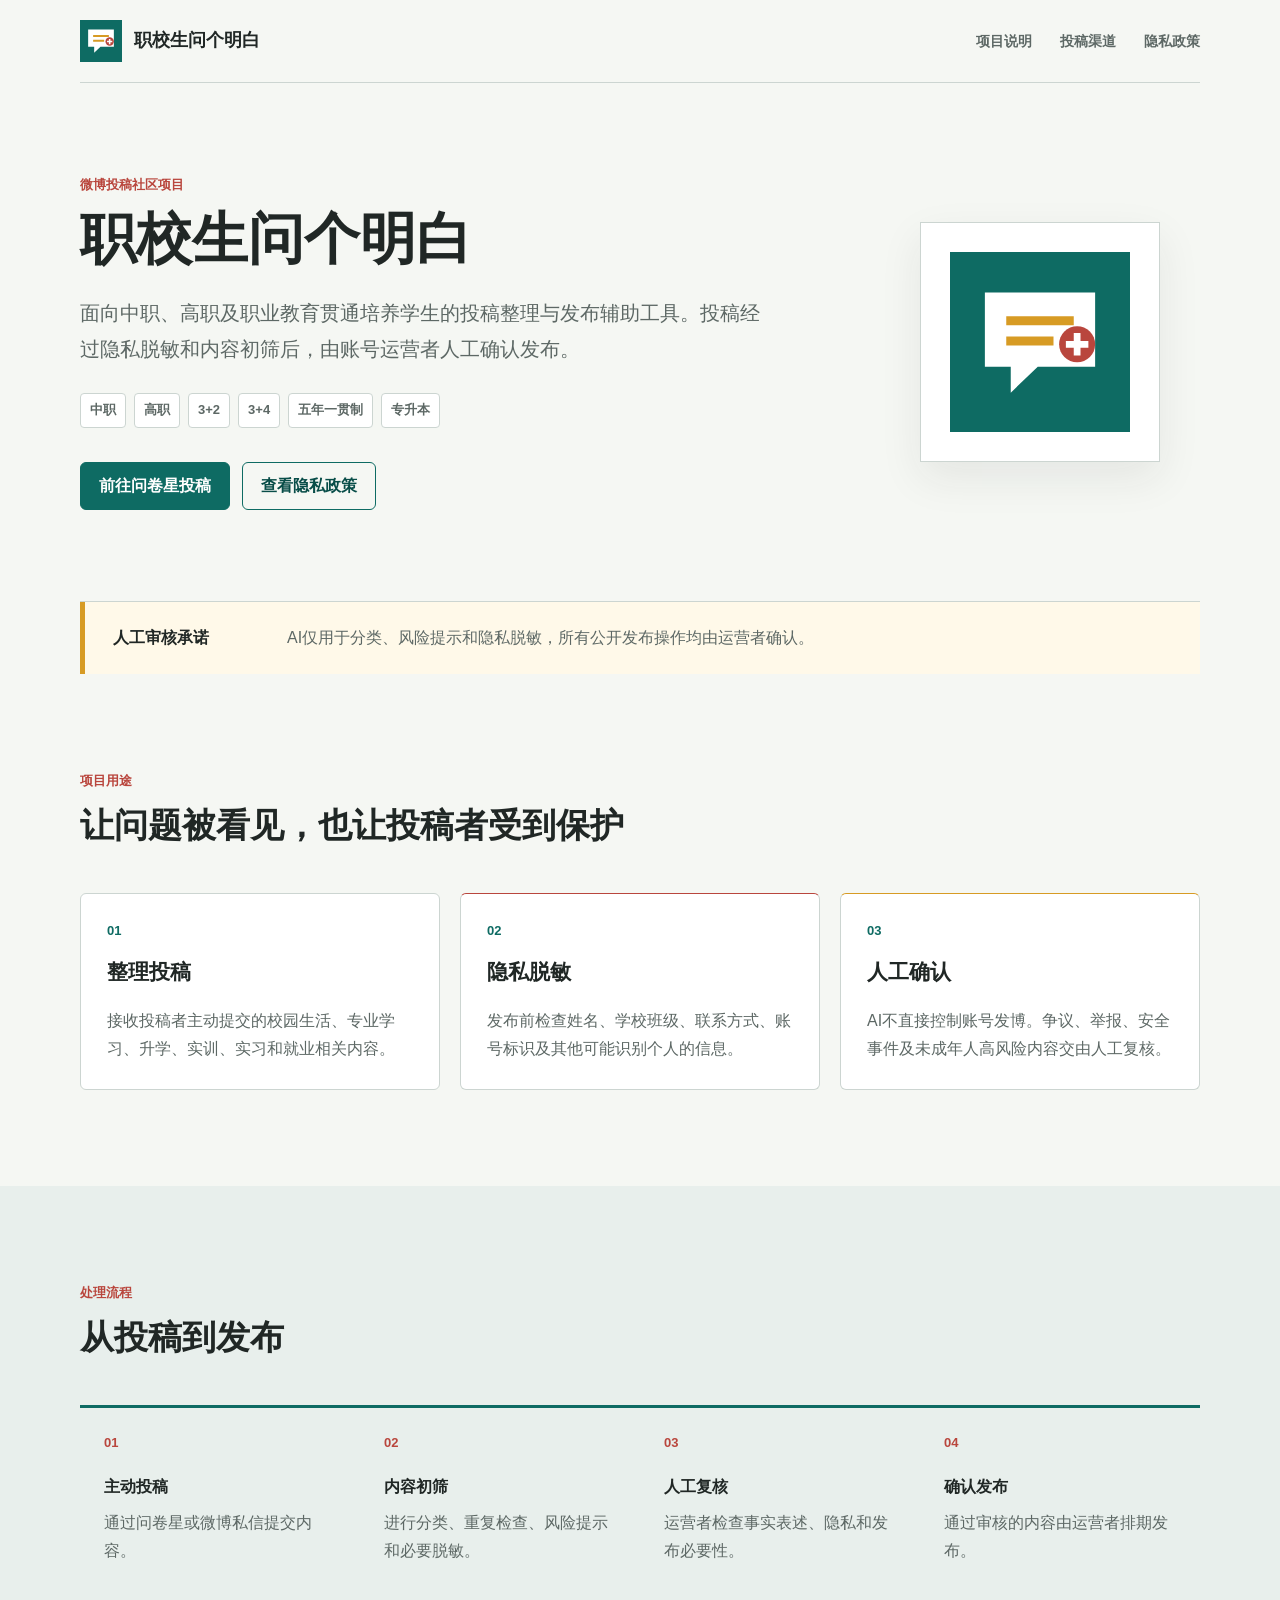
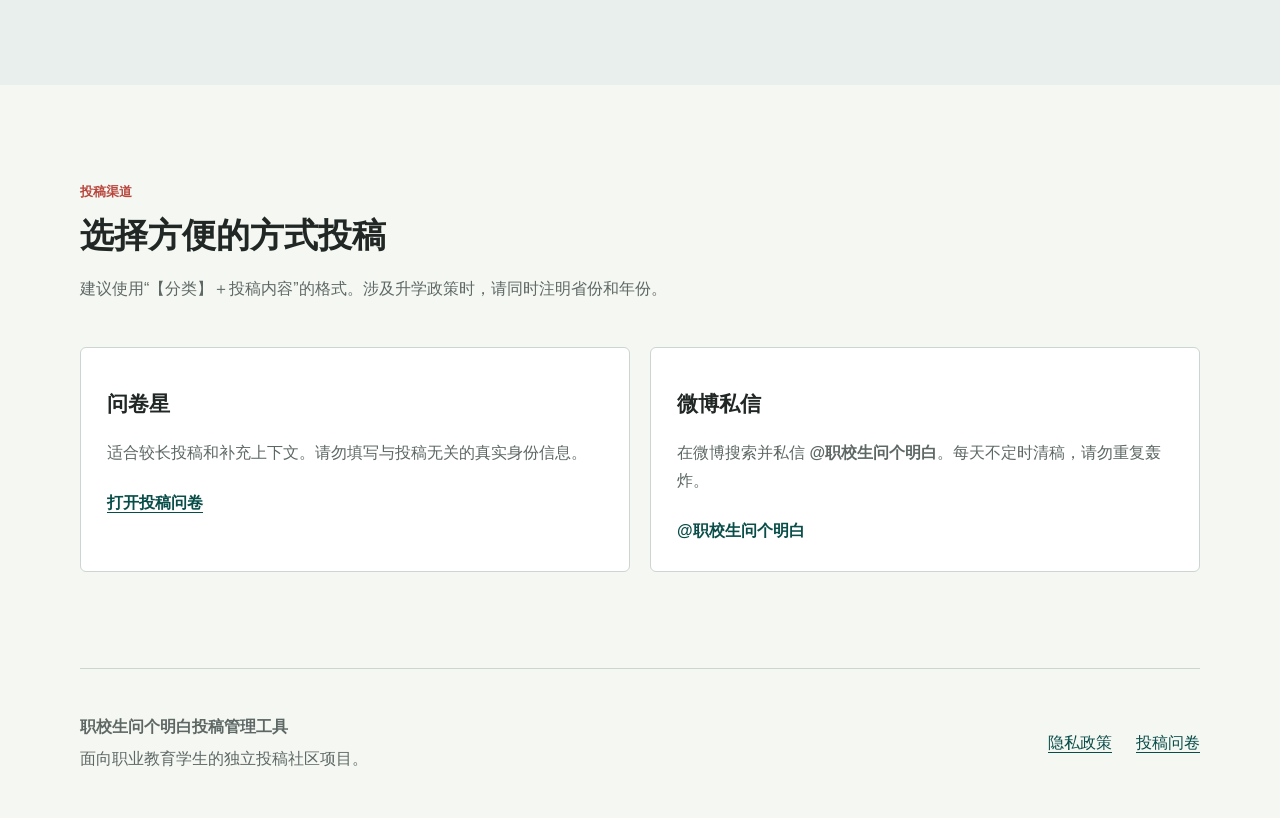
==== index.html @ e026d963 "Create project information site" ====
<!doctype html>
<html lang="zh-CN">
<head>
  <meta charset="utf-8">
  <meta name="viewport" content="width=device-width, initial-scale=1">
  <meta name="description" content="职校生问个明白投稿管理工具项目说明，面向中职、高职及职业教育贯通培养相关投稿。">
  <meta name="theme-color" content="#0e6b63">
  <link rel="canonical" href="https://abagaelx.github.io/zhixiaosheng-bot/">
  <title>职校生问个明白投稿管理工具</title>
  <link rel="icon" href="assets/mark.svg" type="image/svg+xml">
  <link rel="stylesheet" href="styles.css">
</head>
<body>
  <header class="site-header">
    <a class="brand" href="index.html" aria-label="职校生问个明白首页">
      <img src="assets/mark.svg" alt="" width="42" height="42">
      <span>职校生问个明白</span>
    </a>
    <nav aria-label="主要导航">
      <a href="#about">项目说明</a>
      <a href="#submit">投稿渠道</a>
      <a href="privacy.html">隐私政策</a>
    </nav>
  </header>

  <main>
    <section class="hero" aria-labelledby="page-title">
      <div class="hero-copy">
        <p class="eyebrow">微博投稿社区项目</p>
        <h1 id="page-title">职校生问个明白</h1>
        <p class="lead">面向中职、高职及职业教育贯通培养学生的投稿整理与发布辅助工具。投稿经过隐私脱敏和内容初筛后，由账号运营者人工确认发布。</p>
        <div class="topic-list" aria-label="服务范围">
          <span>中职</span>
          <span>高职</span>
          <span>3+2</span>
          <span>3+4</span>
          <span>五年一贯制</span>
          <span>专升本</span>
        </div>
        <div class="actions">
          <a class="button primary" href="https://v.wjx.cn/vm/QZHc0Cf.aspx" rel="noopener noreferrer">前往问卷星投稿</a>
          <a class="button secondary" href="privacy.html">查看隐私政策</a>
        </div>
      </div>
      <div class="hero-mark" aria-hidden="true">
        <img src="assets/mark.svg" alt="" width="180" height="180">
      </div>
    </section>

    <div class="review-notice" role="note">
      <strong>人工审核承诺</strong>
      <span>AI仅用于分类、风险提示和隐私脱敏，所有公开发布操作均由运营者确认。</span>
    </div>

    <section class="content-section" id="about" aria-labelledby="about-title">
      <div class="section-heading">
        <p class="eyebrow">项目用途</p>
        <h2 id="about-title">让问题被看见，也让投稿者受到保护</h2>
      </div>
      <div class="feature-grid">
        <article>
          <p class="feature-index">01</p>
          <h3>整理投稿</h3>
          <p>接收投稿者主动提交的校园生活、专业学习、升学、实训、实习和就业相关内容。</p>
        </article>
        <article>
          <p class="feature-index">02</p>
          <h3>隐私脱敏</h3>
          <p>发布前检查姓名、学校班级、联系方式、账号标识及其他可能识别个人的信息。</p>
        </article>
        <article>
          <p class="feature-index">03</p>
          <h3>人工确认</h3>
          <p>AI不直接控制账号发博。争议、举报、安全事件及未成年人高风险内容交由人工复核。</p>
        </article>
      </div>
    </section>

    <section class="process-section" aria-labelledby="process-title">
      <div class="section-heading">
        <p class="eyebrow">处理流程</p>
        <h2 id="process-title">从投稿到发布</h2>
      </div>
      <ol class="process-list">
        <li><strong>主动投稿</strong><span>通过问卷星或微博私信提交内容。</span></li>
        <li><strong>内容初筛</strong><span>进行分类、重复检查、风险提示和必要脱敏。</span></li>
        <li><strong>人工复核</strong><span>运营者检查事实表述、隐私和发布必要性。</span></li>
        <li><strong>确认发布</strong><span>通过审核的内容由运营者排期发布。</span></li>
      </ol>
    </section>

    <section class="content-section" id="submit" aria-labelledby="submit-title">
      <div class="section-heading">
        <p class="eyebrow">投稿渠道</p>
        <h2 id="submit-title">选择方便的方式投稿</h2>
        <p>建议使用“【分类】＋投稿内容”的格式。涉及升学政策时，请同时注明省份和年份。</p>
      </div>
      <div class="channel-grid">
        <article class="channel">
          <h3>问卷星</h3>
          <p>适合较长投稿和补充上下文。请勿填写与投稿无关的真实身份信息。</p>
          <a href="https://v.wjx.cn/vm/QZHc0Cf.aspx" rel="noopener noreferrer">打开投稿问卷</a>
        </article>
        <article class="channel">
          <h3>微博私信</h3>
          <p>在微博搜索并私信 <strong>@职校生问个明白</strong>。每天不定时清稿，请勿重复轰炸。</p>
          <span class="text-link">@职校生问个明白</span>
        </article>
      </div>
    </section>
  </main>

  <footer>
    <div>
      <strong>职校生问个明白投稿管理工具</strong>
      <p>面向职业教育学生的独立投稿社区项目。</p>
    </div>
    <div class="footer-links">
      <a href="privacy.html">隐私政策</a>
      <a href="https://v.wjx.cn/vm/QZHc0Cf.aspx" rel="noopener noreferrer">投稿问卷</a>
    </div>
  </footer>
</body>
</html>
---- styles.css ----
:root {
  color-scheme: light;
  --bg: #f5f7f3;
  --surface: #ffffff;
  --ink: #202725;
  --muted: #5d6865;
  --line: #ccd5d1;
  --teal: #0e6b63;
  --teal-dark: #084d48;
  --red: #b9463d;
  --yellow: #d79b24;
  --shadow: 0 16px 40px rgba(32, 39, 37, 0.08);
}

* {
  box-sizing: border-box;
}

html {
  scroll-behavior: smooth;
}

body {
  margin: 0;
  background: var(--bg);
  color: var(--ink);
  font-family: "Microsoft YaHei", "PingFang SC", "Noto Sans CJK SC", Arial, sans-serif;
  font-size: 16px;
  line-height: 1.75;
  letter-spacing: 0;
}

a {
  color: var(--teal-dark);
  text-underline-offset: 4px;
}

a:focus-visible {
  outline: 3px solid var(--yellow);
  outline-offset: 4px;
}

.site-header,
main,
footer {
  width: min(1120px, calc(100% - 48px));
  margin-inline: auto;
}

.site-header {
  min-height: 82px;
  display: flex;
  align-items: center;
  justify-content: space-between;
  gap: 32px;
}

.brand {
  display: inline-flex;
  align-items: center;
  gap: 12px;
  color: var(--ink);
  font-size: 18px;
  font-weight: 700;
  text-decoration: none;
  white-space: nowrap;
}

.brand img {
  flex: 0 0 auto;
}

nav {
  display: flex;
  gap: 28px;
}

nav a {
  color: var(--muted);
  font-size: 14px;
  font-weight: 700;
  text-decoration: none;
}

nav a:hover,
nav a[aria-current="page"] {
  color: var(--teal);
}

.hero {
  min-height: 520px;
  display: grid;
  grid-template-columns: minmax(0, 1fr) 280px;
  align-items: center;
  gap: 72px;
  border-top: 1px solid var(--line);
  border-bottom: 1px solid var(--line);
}

.hero-copy {
  max-width: 720px;
}

.eyebrow {
  margin: 0 0 10px;
  color: var(--red);
  font-size: 13px;
  font-weight: 800;
}

h1,
h2,
h3,
p {
  letter-spacing: 0;
}

h1 {
  margin: 0;
  font-size: 56px;
  line-height: 1.15;
}

.lead {
  max-width: 680px;
  margin: 24px 0 0;
  color: var(--muted);
  font-size: 20px;
  line-height: 1.8;
}

.topic-list {
  display: flex;
  flex-wrap: wrap;
  gap: 8px;
  margin-top: 26px;
}

.topic-list span {
  padding: 5px 9px;
  border: 1px solid var(--line);
  border-radius: 4px;
  background: var(--surface);
  color: var(--muted);
  font-size: 13px;
  font-weight: 700;
}

.actions {
  display: flex;
  flex-wrap: wrap;
  gap: 12px;
  margin-top: 34px;
}

.button {
  display: inline-flex;
  min-height: 46px;
  align-items: center;
  justify-content: center;
  padding: 9px 18px;
  border: 1px solid var(--teal);
  border-radius: 6px;
  font-weight: 800;
  text-decoration: none;
}

.button.primary {
  background: var(--teal);
  color: #ffffff;
}

.button.primary:hover {
  background: var(--teal-dark);
}

.button.secondary {
  background: transparent;
  color: var(--teal-dark);
}

.hero-mark {
  display: grid;
  width: 240px;
  height: 240px;
  place-items: center;
  border: 1px solid var(--line);
  background: var(--surface);
  box-shadow: var(--shadow);
}

.review-notice {
  display: grid;
  grid-template-columns: 150px minmax(0, 1fr);
  gap: 24px;
  padding: 22px 28px;
  border-left: 5px solid var(--yellow);
  background: #fff9e9;
}

.review-notice span {
  color: var(--muted);
}

.content-section,
.process-section {
  padding: 96px 0;
}

.process-section {
  width: 100vw;
  margin-left: calc(50% - 50vw);
  padding-inline: max(24px, calc((100vw - 1120px) / 2));
  background: #e8efec;
}

.section-heading {
  max-width: 720px;
  margin-bottom: 44px;
}

.section-heading h2,
.policy-content h2 {
  margin: 0;
  font-size: 34px;
  line-height: 1.35;
}

.section-heading > p:last-child {
  color: var(--muted);
}

.feature-grid,
.channel-grid {
  display: grid;
  grid-template-columns: repeat(3, minmax(0, 1fr));
  gap: 20px;
}

.feature-grid article,
.channel {
  min-width: 0;
  padding: 26px;
  border: 1px solid var(--line);
  border-radius: 6px;
  background: var(--surface);
}

.feature-grid article:nth-child(2) {
  border-top-color: var(--red);
}

.feature-grid article:nth-child(3) {
  border-top-color: var(--yellow);
}

.feature-index {
  margin: 0;
  color: var(--teal);
  font-size: 13px;
  font-weight: 800;
}

.feature-grid h3,
.channel h3 {
  margin: 12px 0 8px;
  font-size: 21px;
}

.feature-grid p:last-child,
.channel p {
  margin-bottom: 0;
  color: var(--muted);
}

.process-list {
  display: grid;
  grid-template-columns: repeat(4, minmax(0, 1fr));
  gap: 0;
  margin: 0;
  padding: 0;
  counter-reset: steps;
  list-style: none;
}

.process-list li {
  min-width: 0;
  padding: 24px;
  border-top: 3px solid var(--teal);
  counter-increment: steps;
}

.process-list li::before {
  content: "0" counter(steps);
  display: block;
  margin-bottom: 18px;
  color: var(--red);
  font-size: 13px;
  font-weight: 800;
}

.process-list strong,
.process-list span {
  display: block;
}

.process-list span {
  margin-top: 8px;
  color: var(--muted);
}

.channel-grid {
  grid-template-columns: repeat(2, minmax(0, 1fr));
}

.channel a,
.text-link {
  display: inline-block;
  margin-top: 22px;
  color: var(--teal-dark);
  font-weight: 800;
}

footer {
  display: flex;
  min-height: 150px;
  align-items: center;
  justify-content: space-between;
  gap: 24px;
  border-top: 1px solid var(--line);
  color: var(--muted);
}

footer p {
  margin: 4px 0 0;
}

.footer-links {
  display: flex;
  gap: 24px;
}

.policy-main {
  padding-bottom: 96px;
}

.policy-header {
  padding: 80px 0 56px;
  border-top: 1px solid var(--line);
  border-bottom: 1px solid var(--line);
}

.policy-header h1 {
  font-size: 48px;
}

.policy-header > p:last-child {
  margin-bottom: 0;
  color: var(--muted);
}

.policy-layout {
  display: grid;
  grid-template-columns: 260px minmax(0, 1fr);
  gap: 72px;
  padding-top: 64px;
}

.policy-layout aside {
  align-self: start;
  padding: 22px;
  border-left: 4px solid var(--yellow);
  background: #fff9e9;
}

.policy-layout aside p {
  margin-bottom: 0;
  color: var(--muted);
}

.policy-content {
  min-width: 0;
  max-width: 760px;
}

.policy-content section + section {
  margin-top: 48px;
}

.policy-content h2 {
  font-size: 25px;
}

.policy-content p {
  color: var(--muted);
}

@media (max-width: 820px) {
  .site-header {
    align-items: flex-start;
    flex-direction: column;
    padding-block: 18px;
  }

  nav {
    width: 100%;
    gap: 20px;
    overflow-x: auto;
  }

  nav a {
    white-space: nowrap;
  }

  .hero {
    grid-template-columns: 1fr;
    gap: 30px;
    padding: 72px 0;
  }

  .hero-mark {
    width: 160px;
    height: 160px;
  }

  .hero-mark img {
    width: 116px;
    height: 116px;
  }

  h1 {
    font-size: 44px;
  }

  .lead {
    font-size: 18px;
  }

  .feature-grid,
  .process-list {
    grid-template-columns: repeat(2, minmax(0, 1fr));
  }

  .policy-layout {
    grid-template-columns: 1fr;
    gap: 36px;
  }
}

@media (max-width: 560px) {
  .site-header,
  main,
  footer {
    width: min(100% - 32px, 1120px);
  }

  .brand {
    font-size: 16px;
  }

  nav {
    gap: 16px;
  }

  .hero {
    min-height: 0;
    padding: 56px 0;
  }

  h1,
  .policy-header h1 {
    font-size: 36px;
  }

  .section-heading h2 {
    font-size: 29px;
  }

  .hero-mark {
    display: none;
  }

  .actions,
  .button {
    width: 100%;
  }

  .review-notice,
  .feature-grid,
  .process-list,
  .channel-grid {
    grid-template-columns: 1fr;
  }

  .review-notice {
    gap: 6px;
    padding: 20px;
  }

  .content-section,
  .process-section {
    padding-block: 72px;
  }

  .feature-grid article,
  .channel,
  .process-list li {
    padding: 22px;
  }

  footer {
    align-items: flex-start;
    flex-direction: column;
    padding: 32px 0;
  }
}

@media (prefers-reduced-motion: reduce) {
  html {
    scroll-behavior: auto;
  }
}
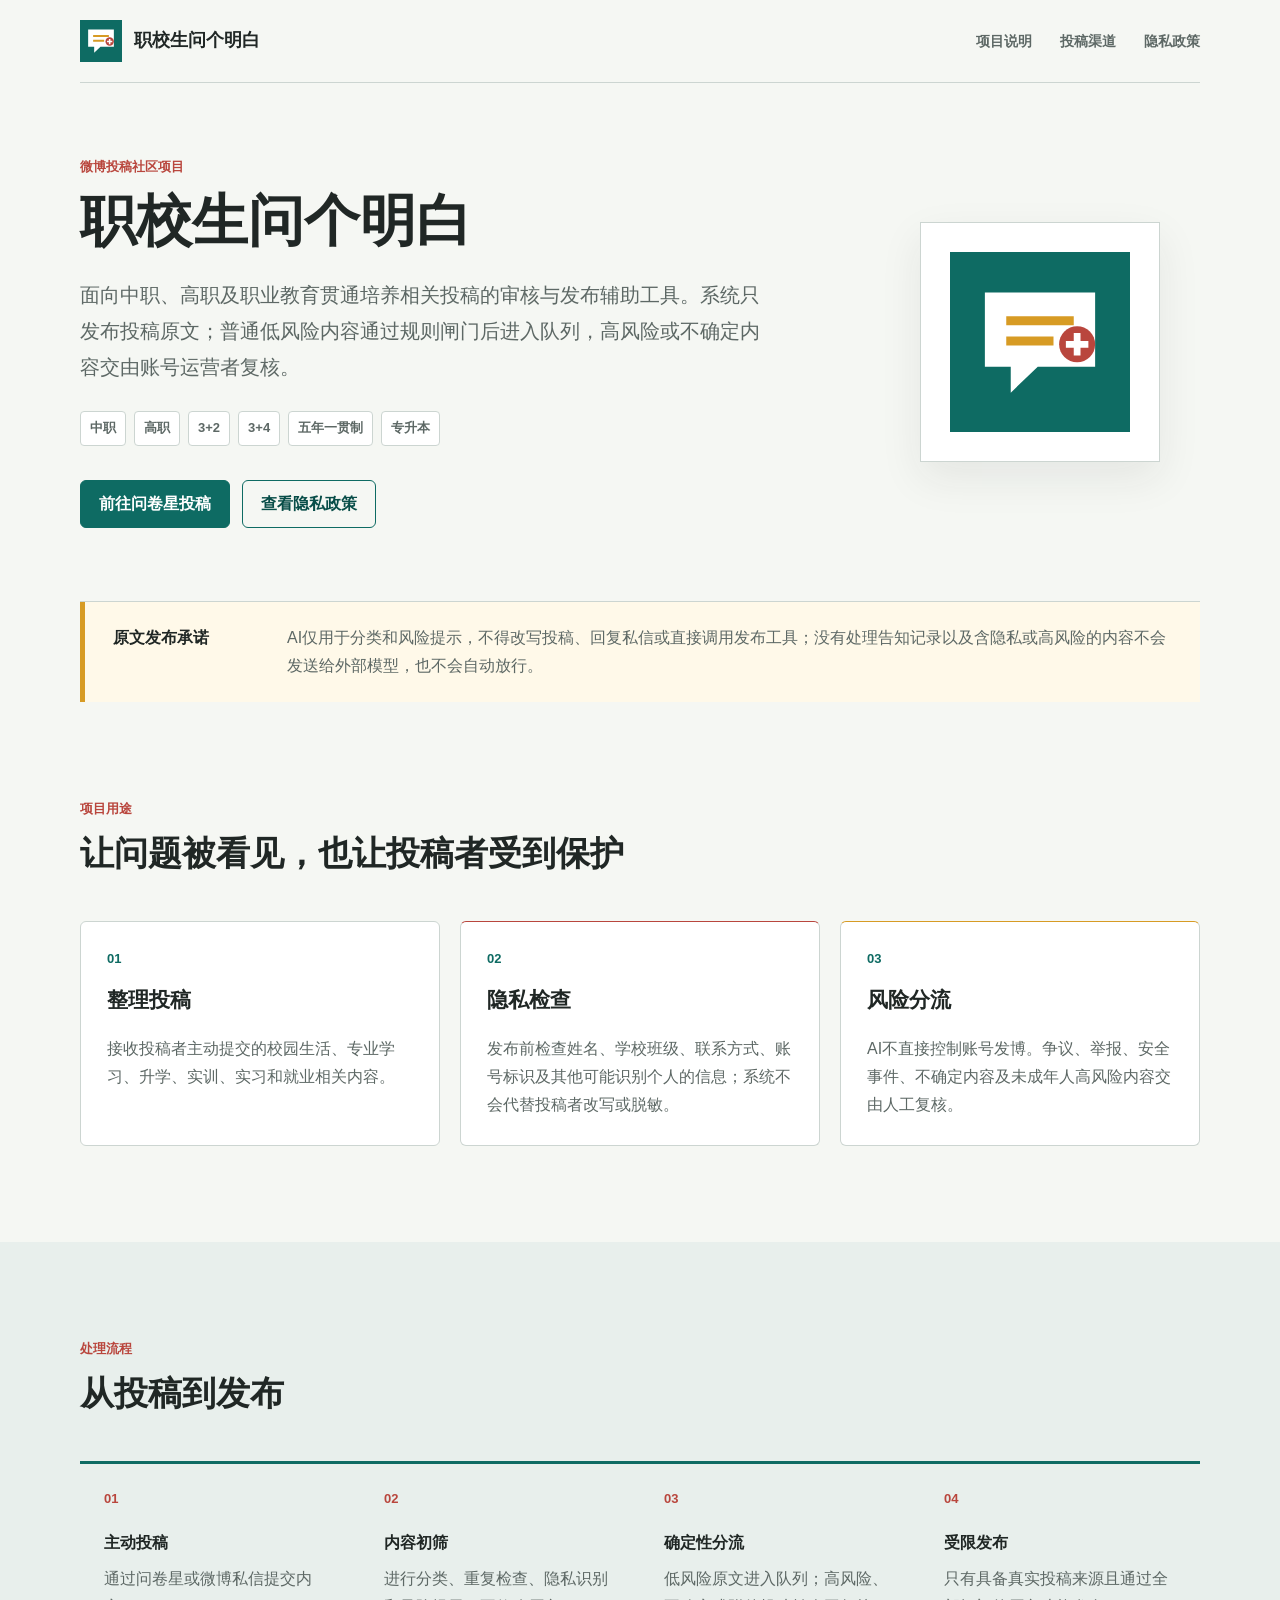
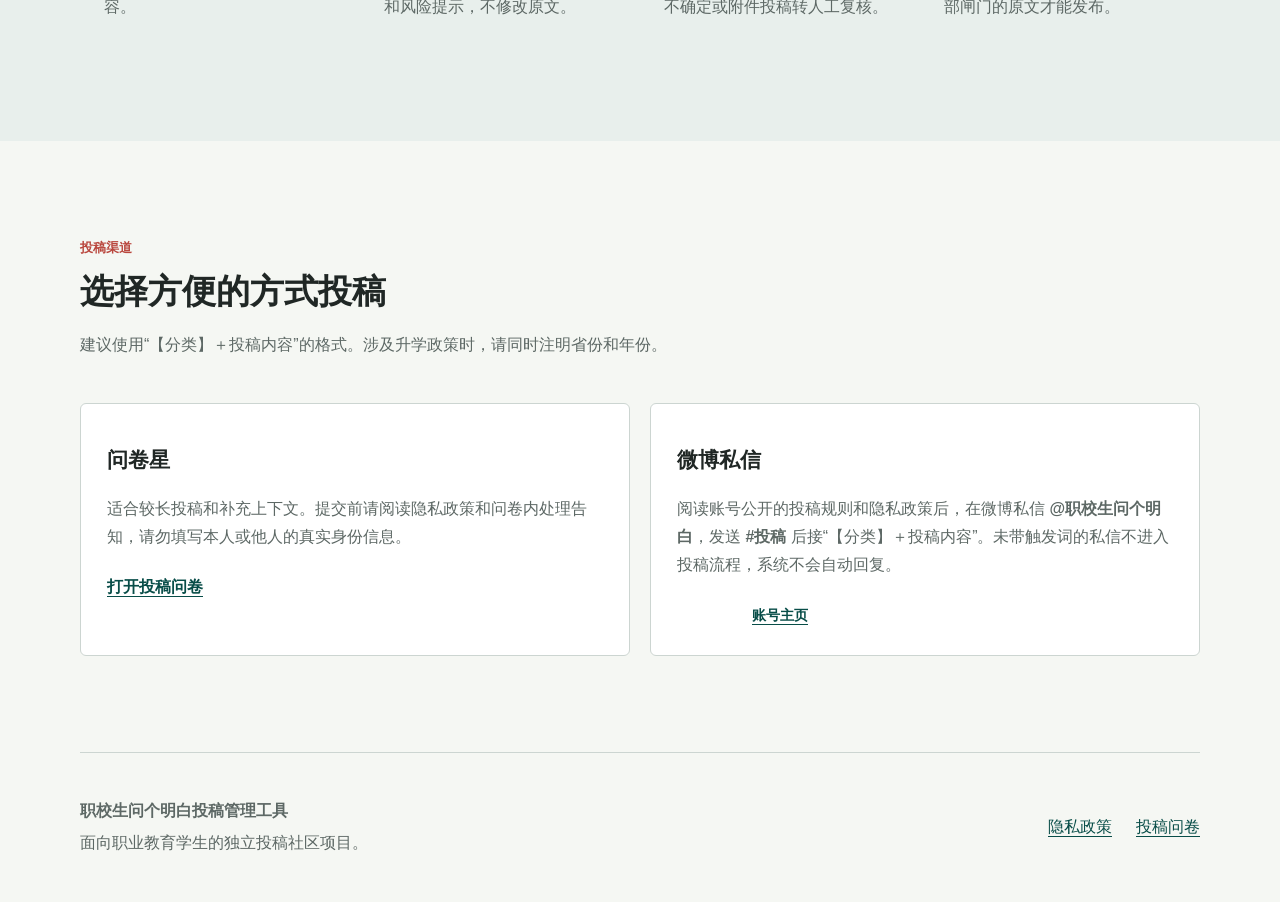
==== commit 04831e37: "Prepare application site for Weibo review" ====
--- a/index.html
+++ b/index.html
@@ -28,7 +28,7 @@
       <div class="hero-copy">
         <p class="eyebrow">微博投稿社区项目</p>
         <h1 id="page-title">职校生问个明白</h1>
-        <p class="lead">面向中职、高职及职业教育贯通培养学生的投稿整理与发布辅助工具。投稿经过隐私脱敏和内容初筛后，由账号运营者人工确认发布。</p>
+        <p class="lead">面向中职、高职及职业教育贯通培养相关投稿的审核与发布辅助工具。系统只发布投稿原文；普通低风险内容通过规则闸门后进入队列，高风险或不确定内容交由账号运营者复核。</p>
         <div class="topic-list" aria-label="服务范围">
           <span>中职</span>
           <span>高职</span>
@@ -48,8 +48,8 @@
     </section>
 
     <div class="review-notice" role="note">
-      <strong>人工审核承诺</strong>
-      <span>AI仅用于分类、风险提示和隐私脱敏，所有公开发布操作均由运营者确认。</span>
+      <strong>原文发布承诺</strong>
+      <span>AI仅用于分类和风险提示，不得改写投稿、回复私信或直接调用发布工具；没有处理告知记录以及含隐私或高风险的内容不会发送给外部模型，也不会自动放行。</span>
     </div>
 
     <section class="content-section" id="about" aria-labelledby="about-title">
@@ -65,13 +65,13 @@
         </article>
         <article>
           <p class="feature-index">02</p>
-          <h3>隐私脱敏</h3>
-          <p>发布前检查姓名、学校班级、联系方式、账号标识及其他可能识别个人的信息。</p>
+          <h3>隐私检查</h3>
+          <p>发布前检查姓名、学校班级、联系方式、账号标识及其他可能识别个人的信息；系统不会代替投稿者改写或脱敏。</p>
         </article>
         <article>
           <p class="feature-index">03</p>
-          <h3>人工确认</h3>
-          <p>AI不直接控制账号发博。争议、举报、安全事件及未成年人高风险内容交由人工复核。</p>
+          <h3>风险分流</h3>
+          <p>AI不直接控制账号发博。争议、举报、安全事件、不确定内容及未成年人高风险内容交由人工复核。</p>
         </article>
       </div>
     </section>
@@ -83,9 +83,9 @@
       </div>
       <ol class="process-list">
         <li><strong>主动投稿</strong><span>通过问卷星或微博私信提交内容。</span></li>
-        <li><strong>内容初筛</strong><span>进行分类、重复检查、风险提示和必要脱敏。</span></li>
-        <li><strong>人工复核</strong><span>运营者检查事实表述、隐私和发布必要性。</span></li>
-        <li><strong>确认发布</strong><span>通过审核的内容由运营者排期发布。</span></li>
+        <li><strong>内容初筛</strong><span>进行分类、重复检查、隐私识别和风险提示，不修改原文。</span></li>
+        <li><strong>确定性分流</strong><span>低风险原文进入队列；高风险、不确定或附件投稿转人工复核。</span></li>
+        <li><strong>受限发布</strong><span>只有具备真实投稿来源且通过全部闸门的原文才能发布。</span></li>
       </ol>
     </section>
 
@@ -98,13 +98,23 @@
       <div class="channel-grid">
         <article class="channel">
           <h3>问卷星</h3>
-          <p>适合较长投稿和补充上下文。请勿填写与投稿无关的真实身份信息。</p>
+          <p>适合较长投稿和补充上下文。提交前请阅读隐私政策和问卷内处理告知，请勿填写本人或他人的真实身份信息。</p>
           <a href="https://v.wjx.cn/vm/QZHc0Cf.aspx" rel="noopener noreferrer">打开投稿问卷</a>
         </article>
         <article class="channel">
           <h3>微博私信</h3>
-          <p>在微博搜索并私信 <strong>@职校生问个明白</strong>。每天不定时清稿，请勿重复轰炸。</p>
-          <span class="text-link">@职校生问个明白</span>
+          <p>阅读账号公开的投稿规则和隐私政策后，在微博私信 <strong>@职校生问个明白</strong>，发送 <strong>#投稿</strong> 后接“【分类】＋投稿内容”。未带触发词的私信不进入投稿流程，系统不会自动回复。</p>
+          <div class="weibo-component" aria-label="职校生问个明白微博官方关注组件">
+            <iframe
+              src="https://widget.weibo.com/relationship/followbutton.php?btn=red&amp;style=1&amp;uid=9032148703&amp;width=63&amp;height=24&amp;language=zh_cn"
+              title="关注职校生问个明白"
+              width="63"
+              height="24"
+              scrolling="no"
+              referrerpolicy="strict-origin-when-cross-origin"
+            ></iframe>
+            <a href="https://weibo.com/u/9032148703" rel="noopener noreferrer">账号主页</a>
+          </div>
         </article>
       </div>
     </section>
--- a/styles.css
+++ b/styles.css
@@ -321,6 +321,27 @@
   font-weight: 800;
 }
 
+.weibo-component {
+  display: flex;
+  width: 100%;
+  min-height: 28px;
+  align-items: center;
+  gap: 12px;
+  margin-top: 22px;
+}
+
+.weibo-component iframe {
+  width: 63px;
+  height: 24px;
+  flex: 0 0 63px;
+  border: 0;
+}
+
+.weibo-component a {
+  margin-top: 0;
+  font-size: 14px;
+}
+
 footer {
   display: flex;
   min-height: 150px;
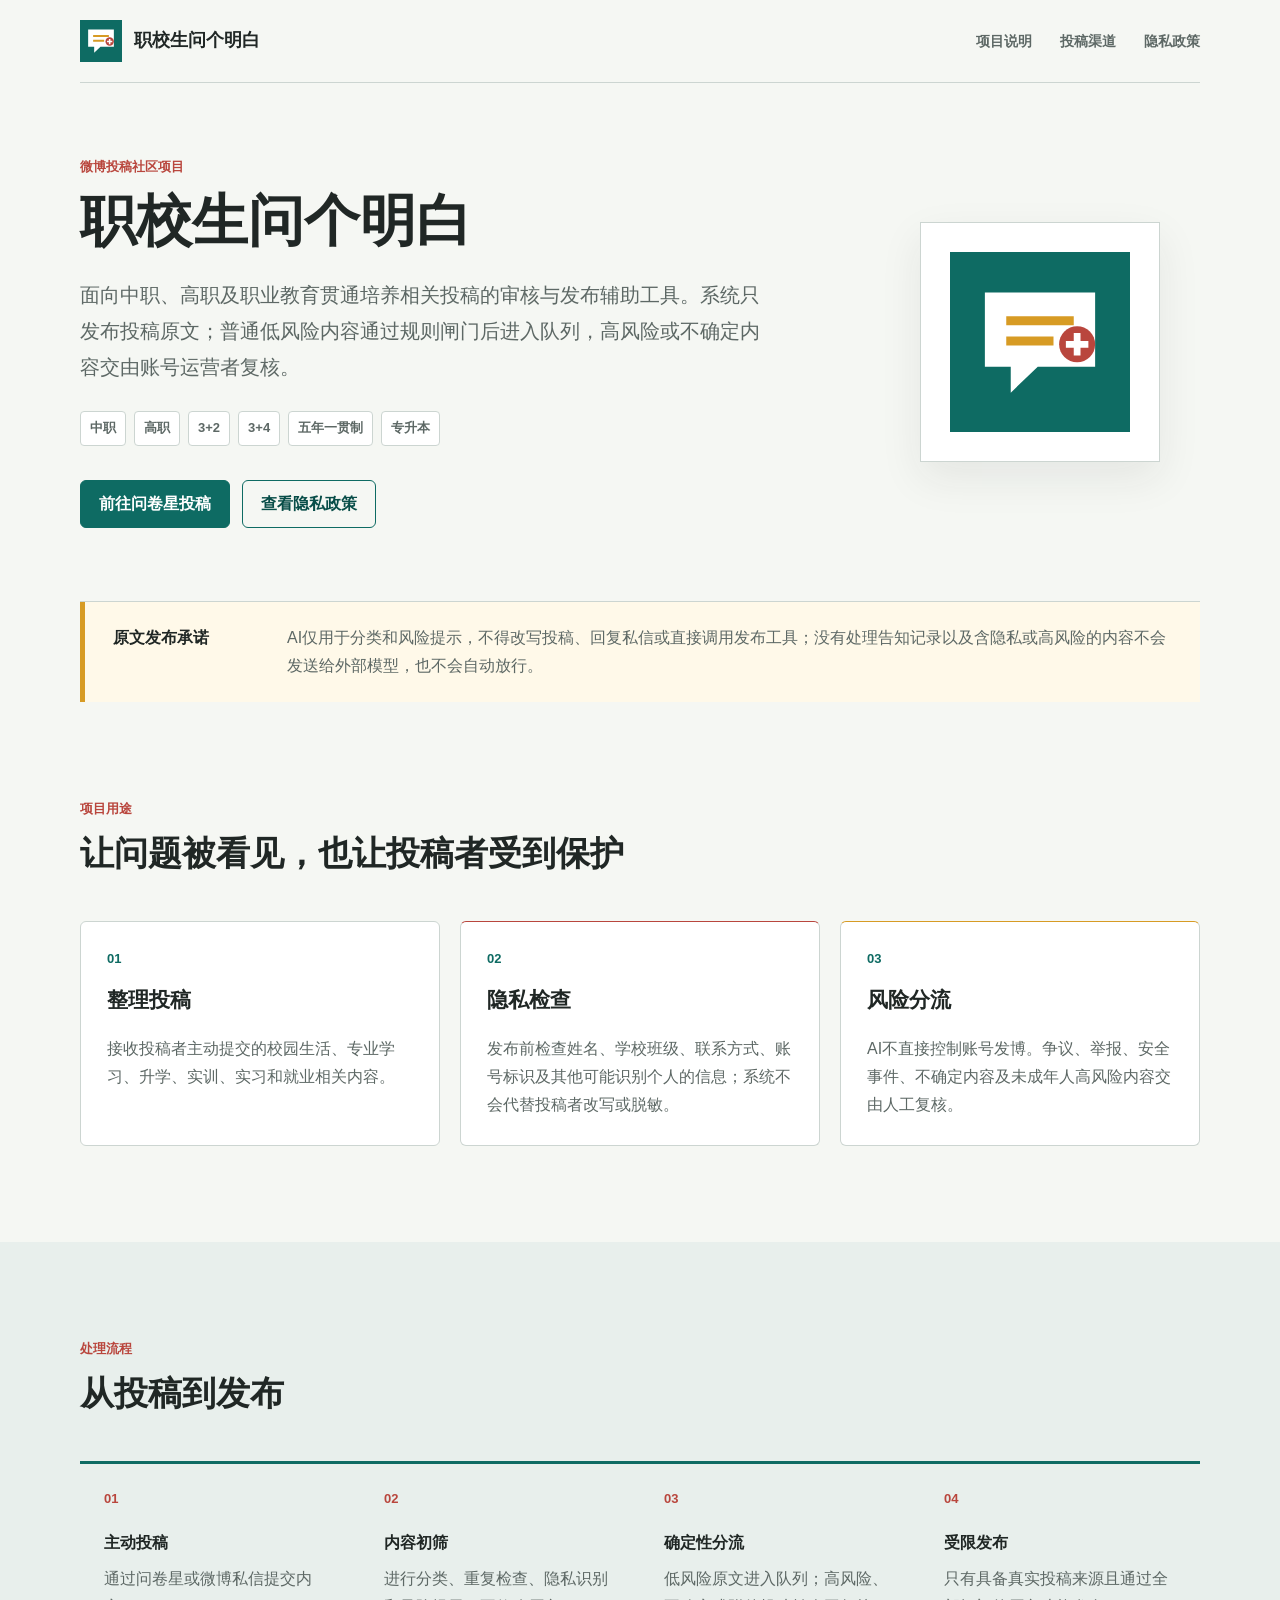
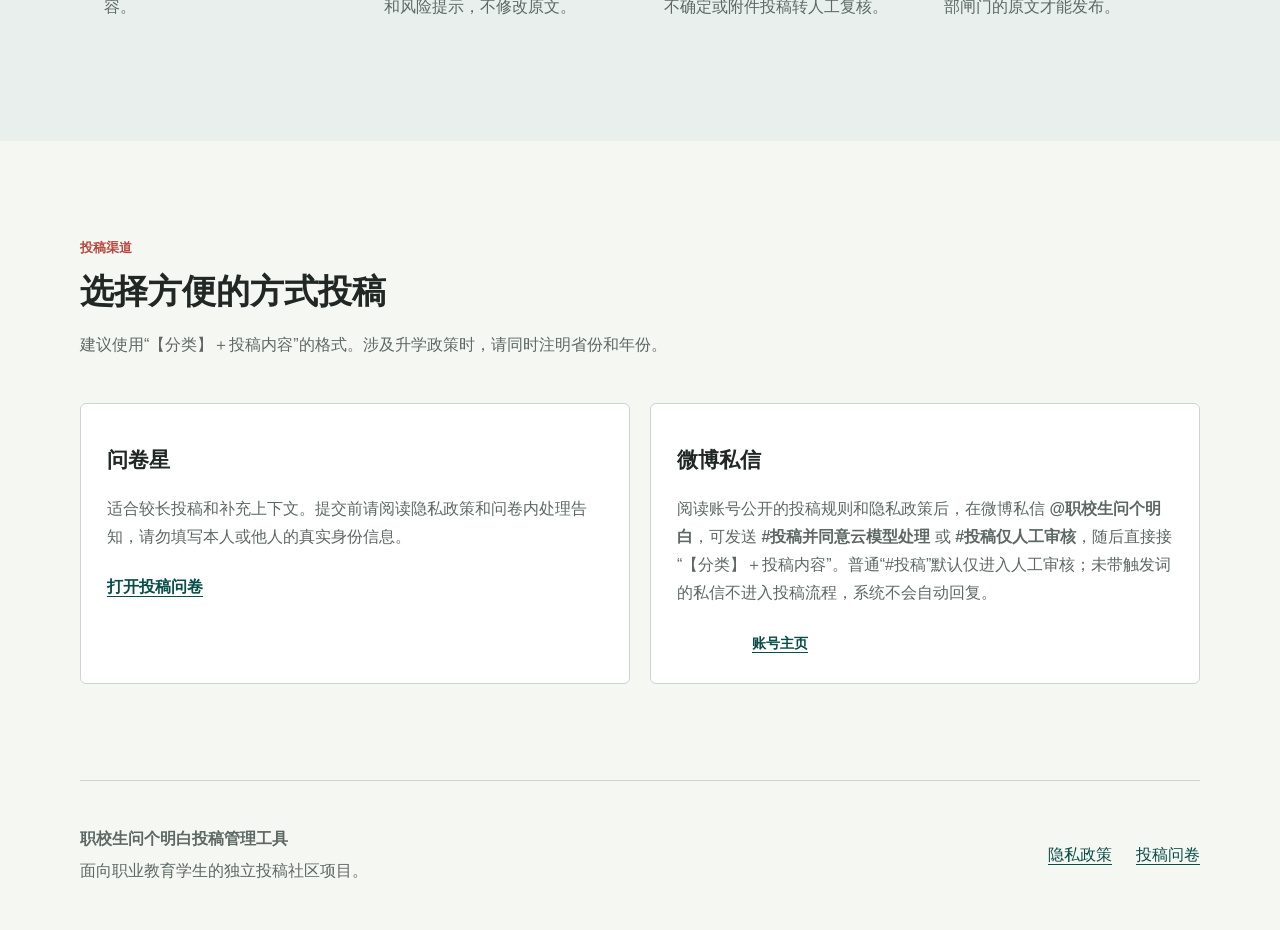
==== commit 9ebca351: "Clarify submission consent and privacy policy" ====
--- a/index.html
+++ b/index.html
@@ -103,7 +103,7 @@
         </article>
         <article class="channel">
           <h3>微博私信</h3>
-          <p>阅读账号公开的投稿规则和隐私政策后，在微博私信 <strong>@职校生问个明白</strong>，发送 <strong>#投稿</strong> 后接“【分类】＋投稿内容”。未带触发词的私信不进入投稿流程，系统不会自动回复。</p>
+          <p>阅读账号公开的投稿规则和隐私政策后，在微博私信 <strong>@职校生问个明白</strong>，可发送 <strong>#投稿并同意云模型处理</strong> 或 <strong>#投稿仅人工审核</strong>，随后直接接“【分类】＋投稿内容”。普通“#投稿”默认仅进入人工审核；未带触发词的私信不进入投稿流程，系统不会自动回复。</p>
           <div class="weibo-component" aria-label="职校生问个明白微博官方关注组件">
             <iframe
               src="https://widget.weibo.com/relationship/followbutton.php?btn=red&amp;style=1&amp;uid=9032148703&amp;width=63&amp;height=24&amp;language=zh_cn"
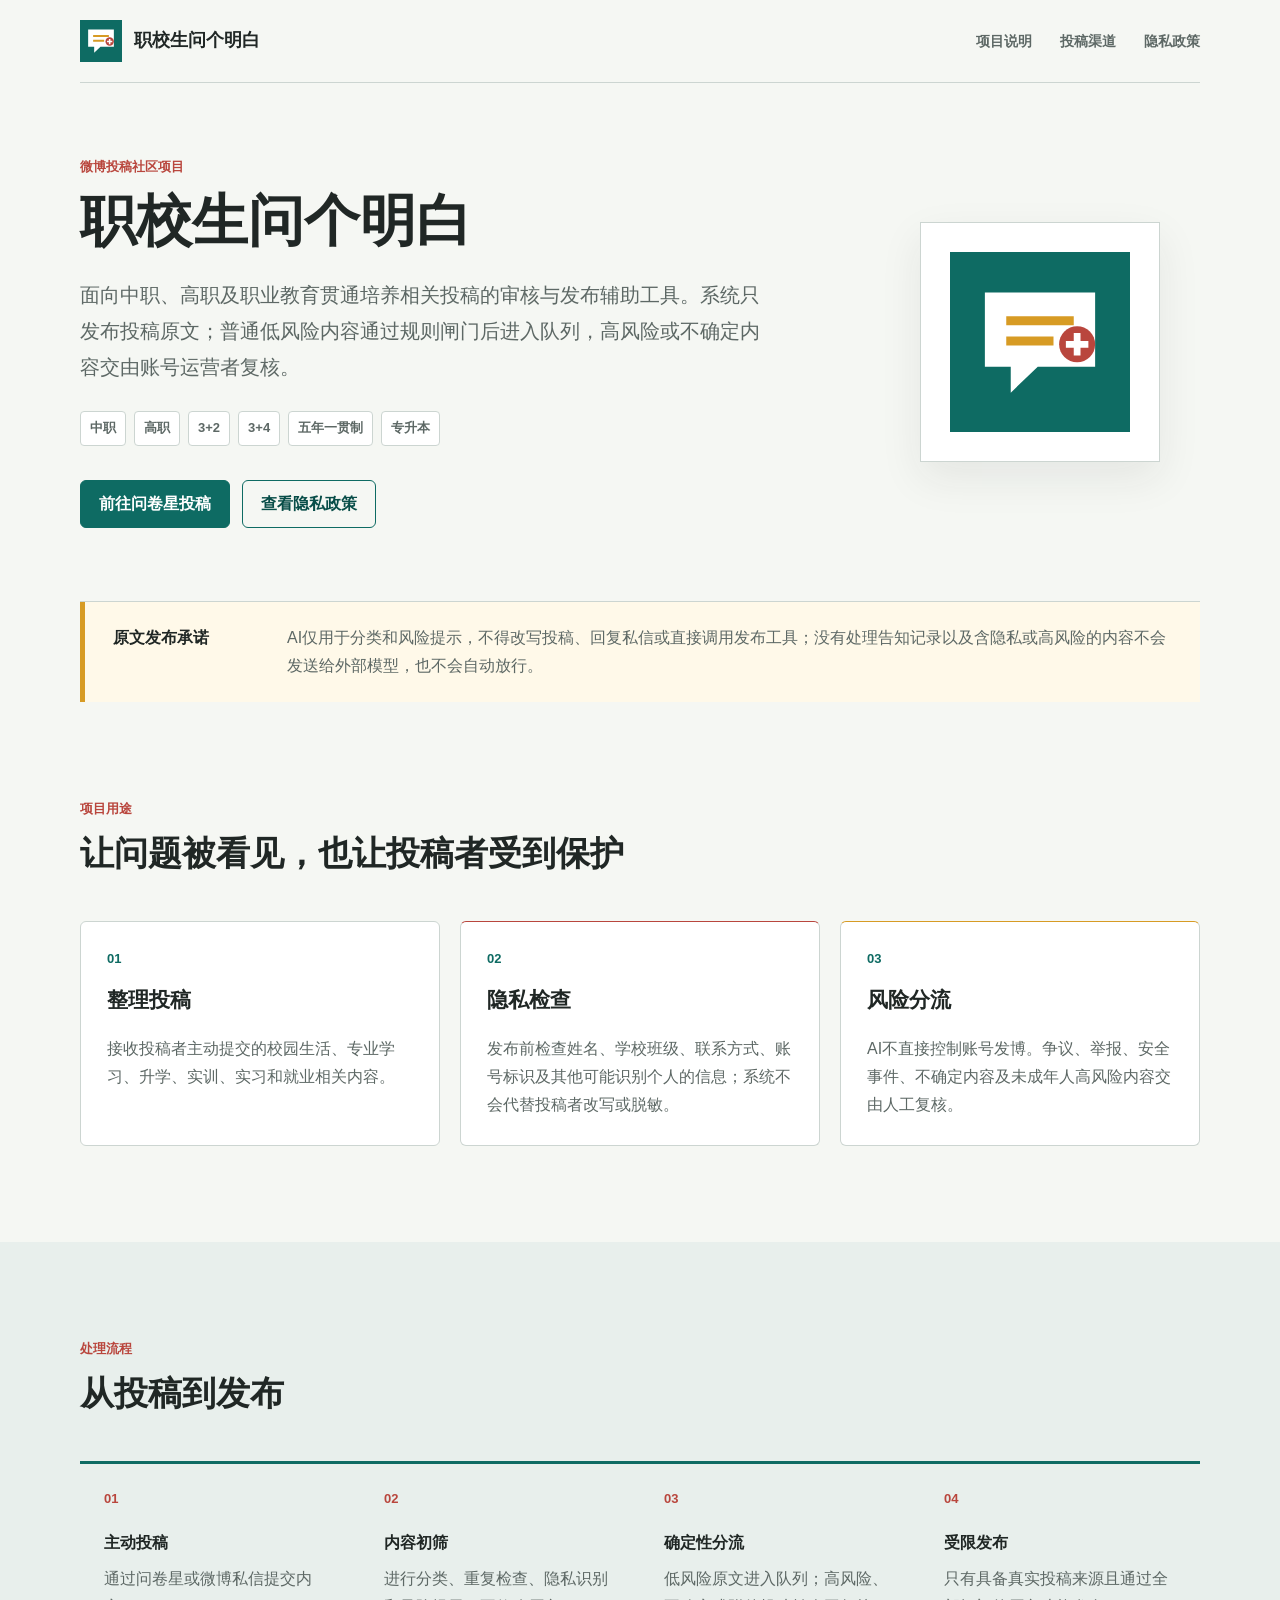
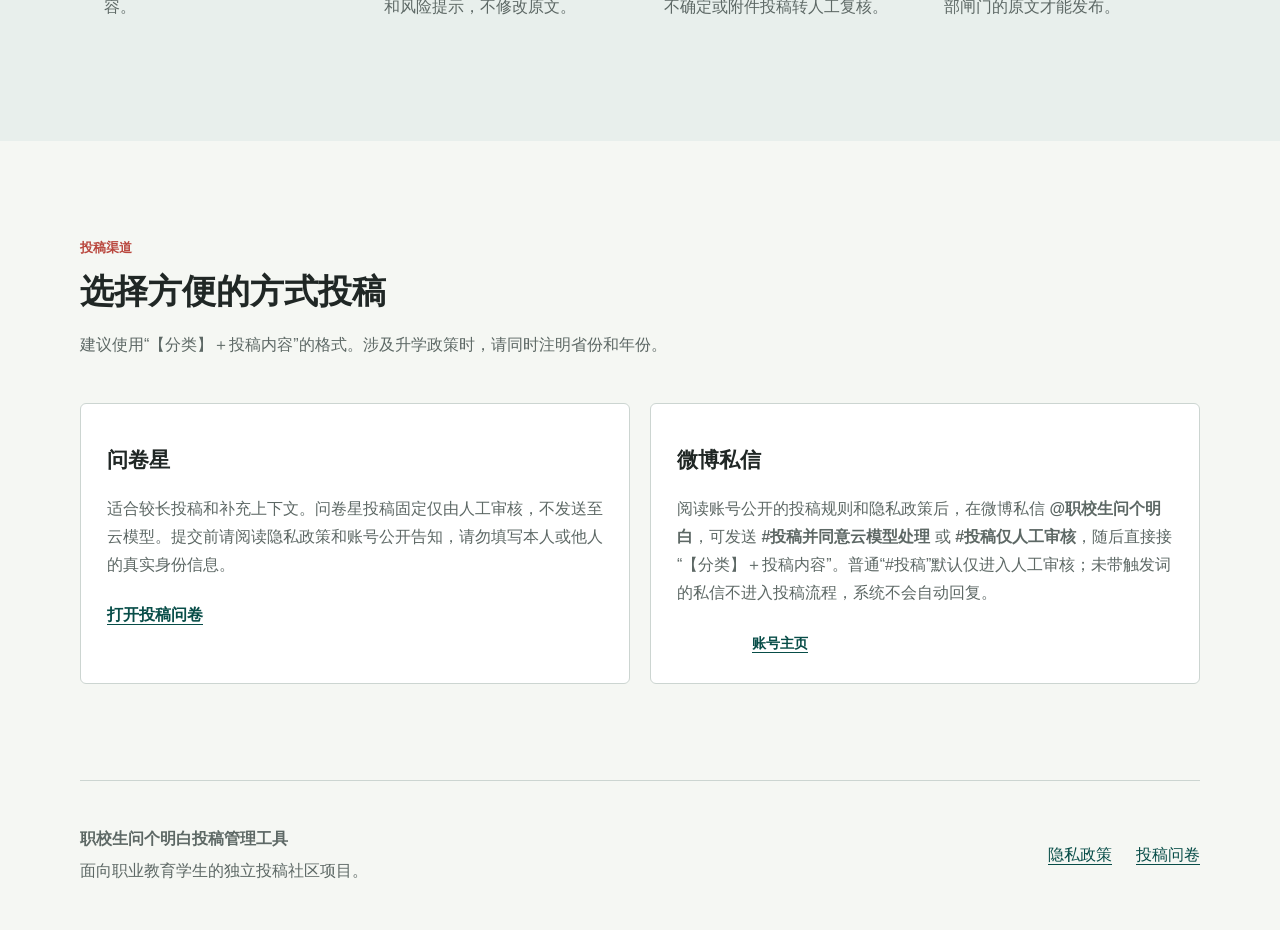
==== commit 5d165446: "Keep questionnaire submissions human-only" ====
--- a/index.html
+++ b/index.html
@@ -98,7 +98,7 @@
       <div class="channel-grid">
         <article class="channel">
           <h3>问卷星</h3>
-          <p>适合较长投稿和补充上下文。提交前请阅读隐私政策和问卷内处理告知，请勿填写本人或他人的真实身份信息。</p>
+          <p>适合较长投稿和补充上下文。问卷星投稿固定仅由人工审核，不发送至云模型。提交前请阅读隐私政策和账号公开告知，请勿填写本人或他人的真实身份信息。</p>
           <a href="https://v.wjx.cn/vm/QZHc0Cf.aspx" rel="noopener noreferrer">打开投稿问卷</a>
         </article>
         <article class="channel">
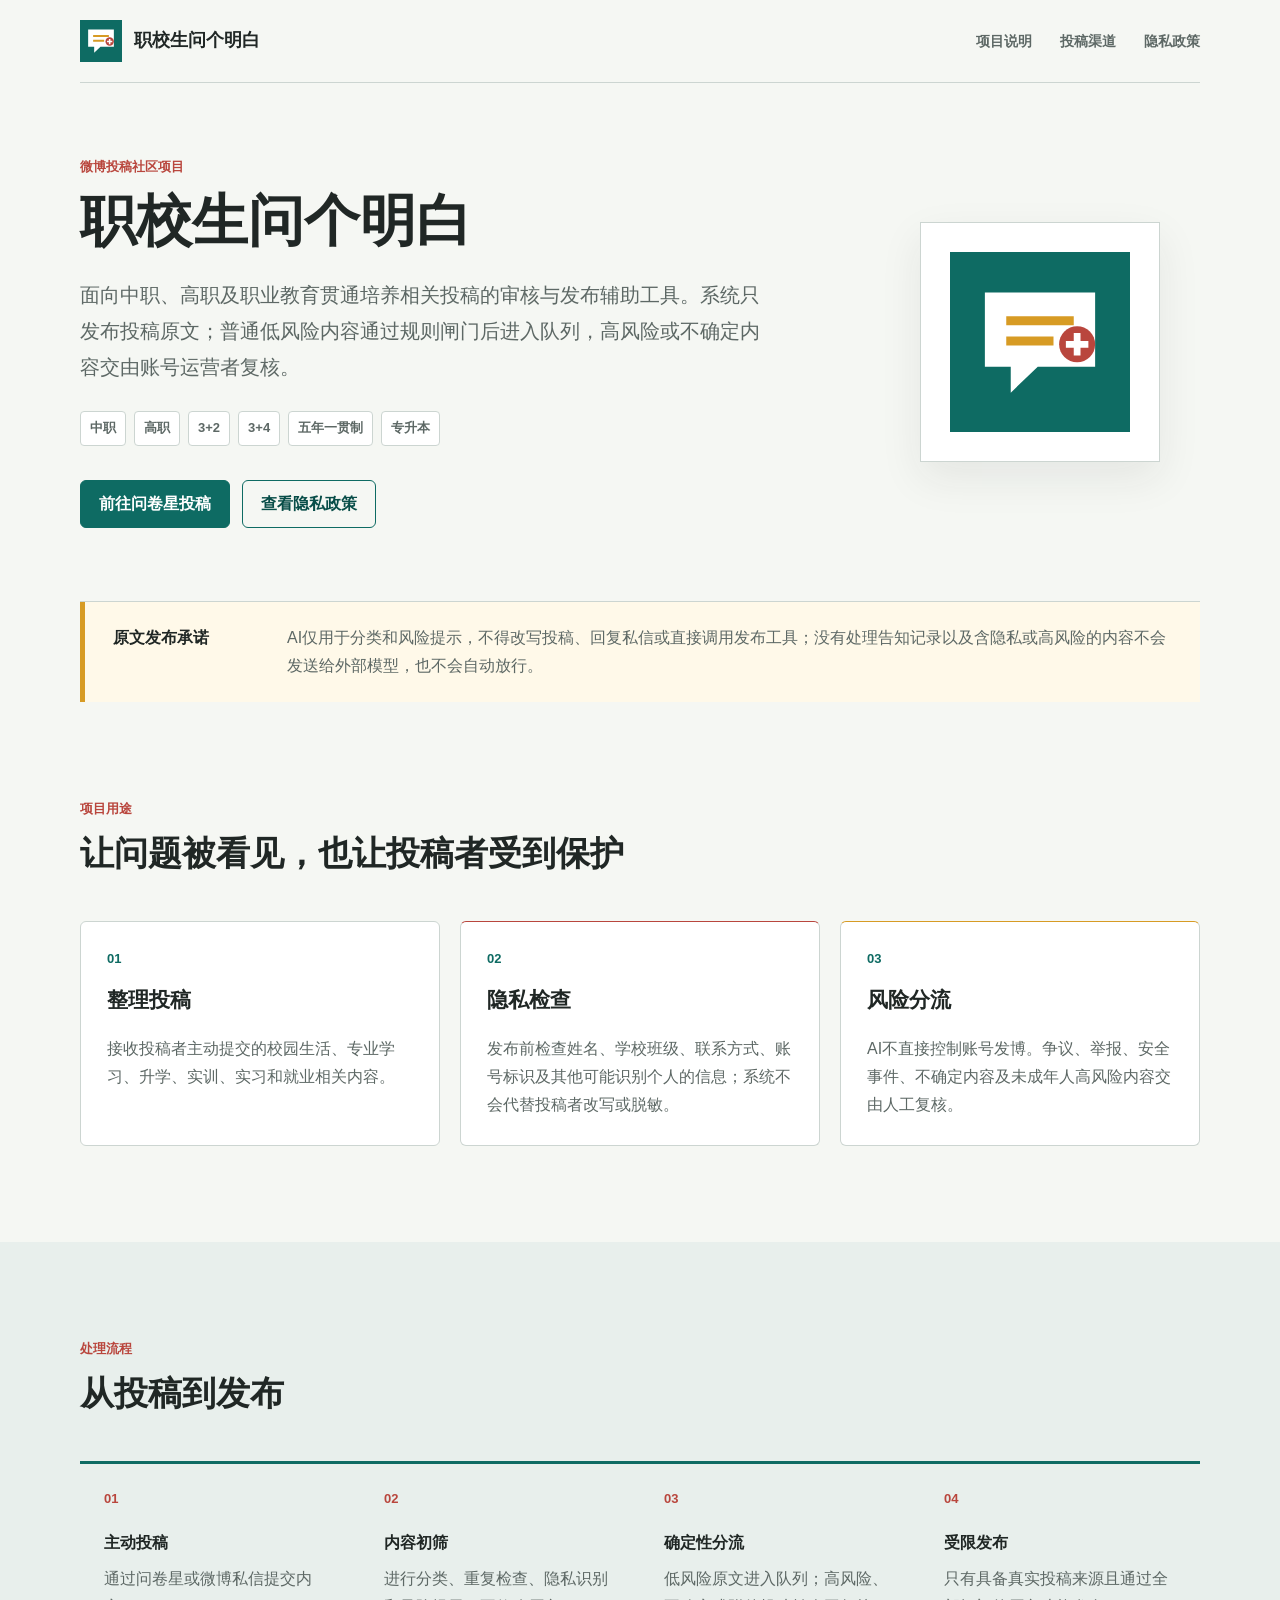
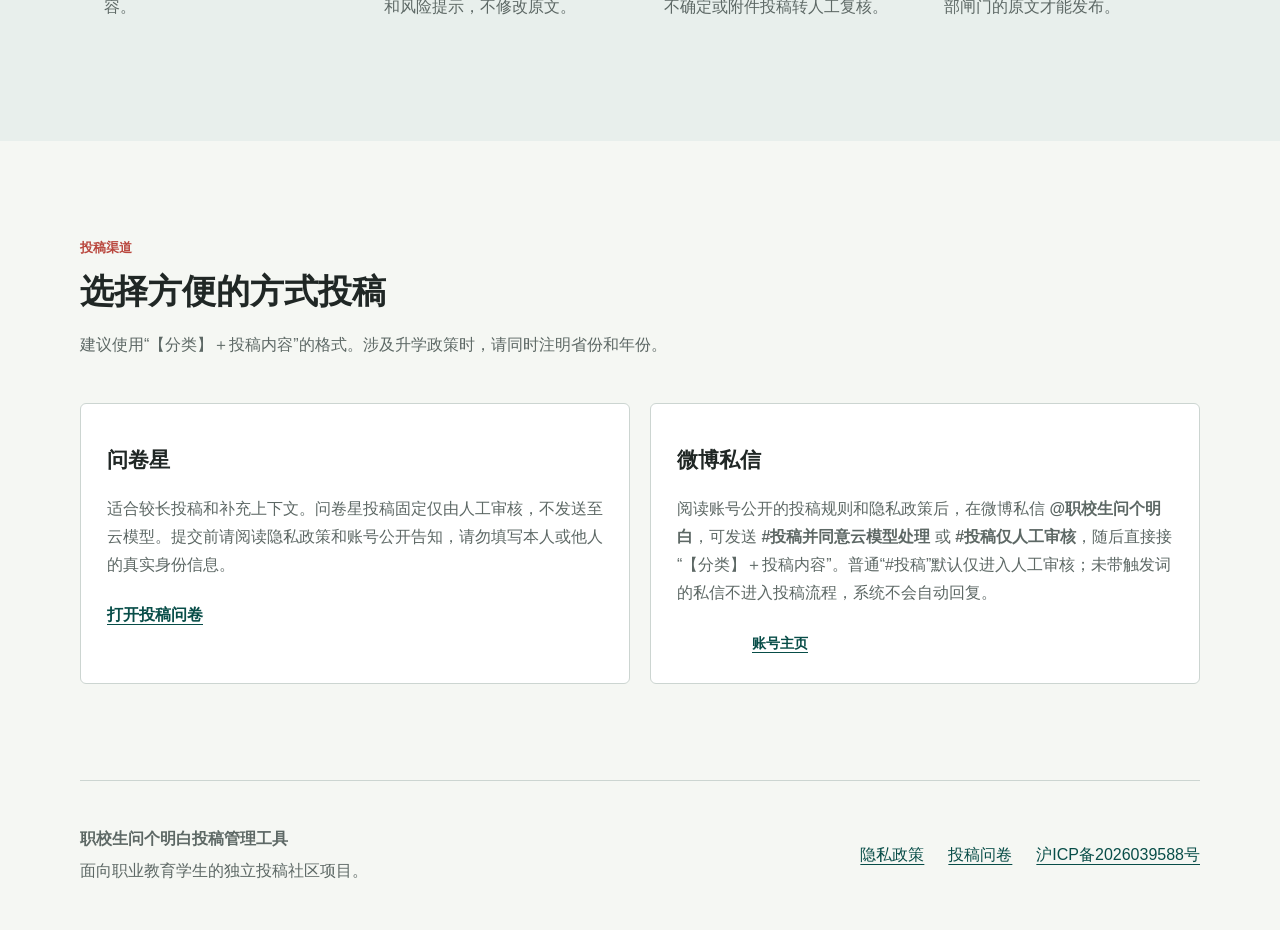
==== commit 048e8b4e: "Add ICP footer for production site" ====
--- a/index.html
+++ b/index.html
@@ -5,7 +5,7 @@
   <meta name="viewport" content="width=device-width, initial-scale=1">
   <meta name="description" content="职校生问个明白投稿管理工具项目说明，面向中职、高职及职业教育贯通培养相关投稿。">
   <meta name="theme-color" content="#0e6b63">
-  <link rel="canonical" href="https://abagaelx.github.io/zhixiaosheng-bot/">
+  <link rel="canonical" href="https://zxsqa.top/">
   <title>职校生问个明白投稿管理工具</title>
   <link rel="icon" href="assets/mark.svg" type="image/svg+xml">
   <link rel="stylesheet" href="styles.css">
@@ -128,6 +128,7 @@
     <div class="footer-links">
       <a href="privacy.html">隐私政策</a>
       <a href="https://v.wjx.cn/vm/QZHc0Cf.aspx" rel="noopener noreferrer">投稿问卷</a>
+      <a href="https://beian.miit.gov.cn/" rel="noopener noreferrer">沪ICP备2026039588号</a>
     </div>
   </footer>
 </body>
--- a/styles.css
+++ b/styles.css
@@ -358,7 +358,9 @@
 
 .footer-links {
   display: flex;
+  flex-wrap: wrap;
   gap: 24px;
+  justify-content: flex-end;
 }
 
 .policy-main {
@@ -534,6 +536,11 @@
     flex-direction: column;
     padding: 32px 0;
   }
+
+  .footer-links {
+    gap: 12px 20px;
+    justify-content: flex-start;
+  }
 }
 
 @media (prefers-reduced-motion: reduce) {
